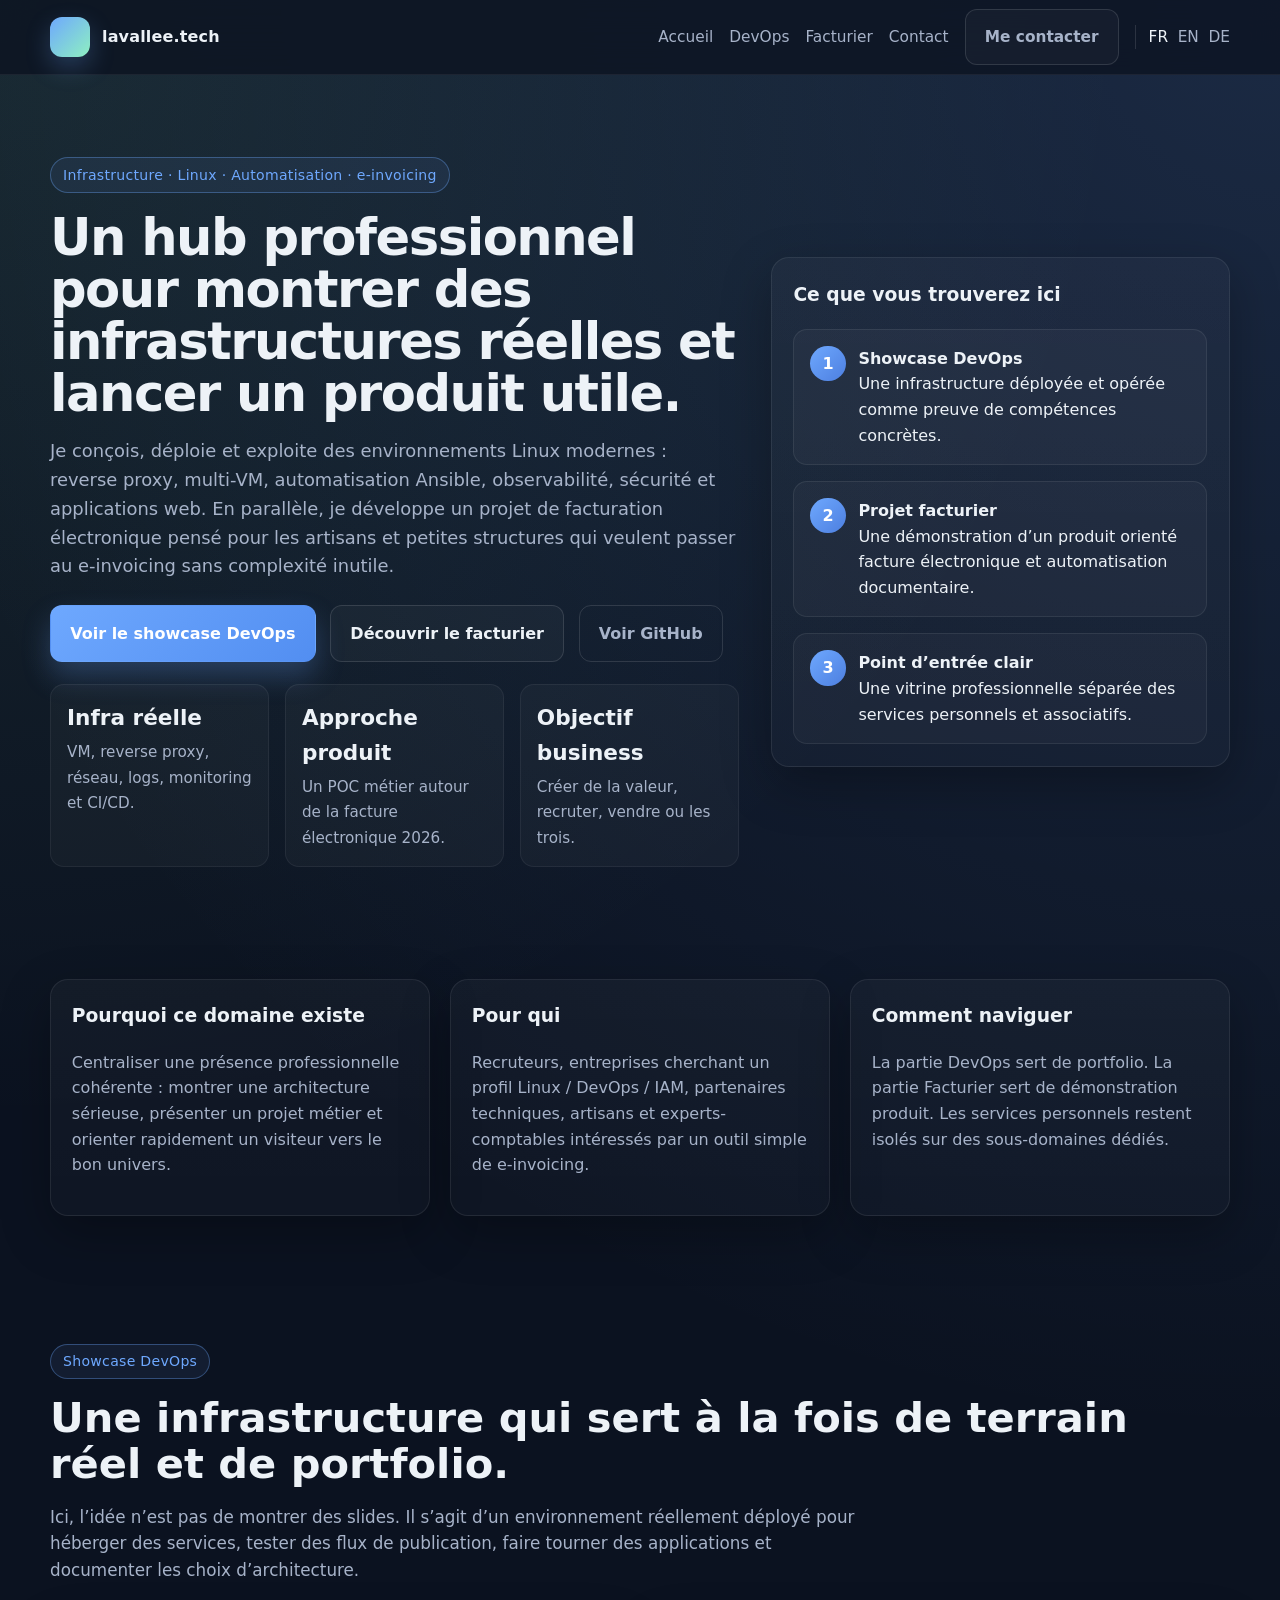
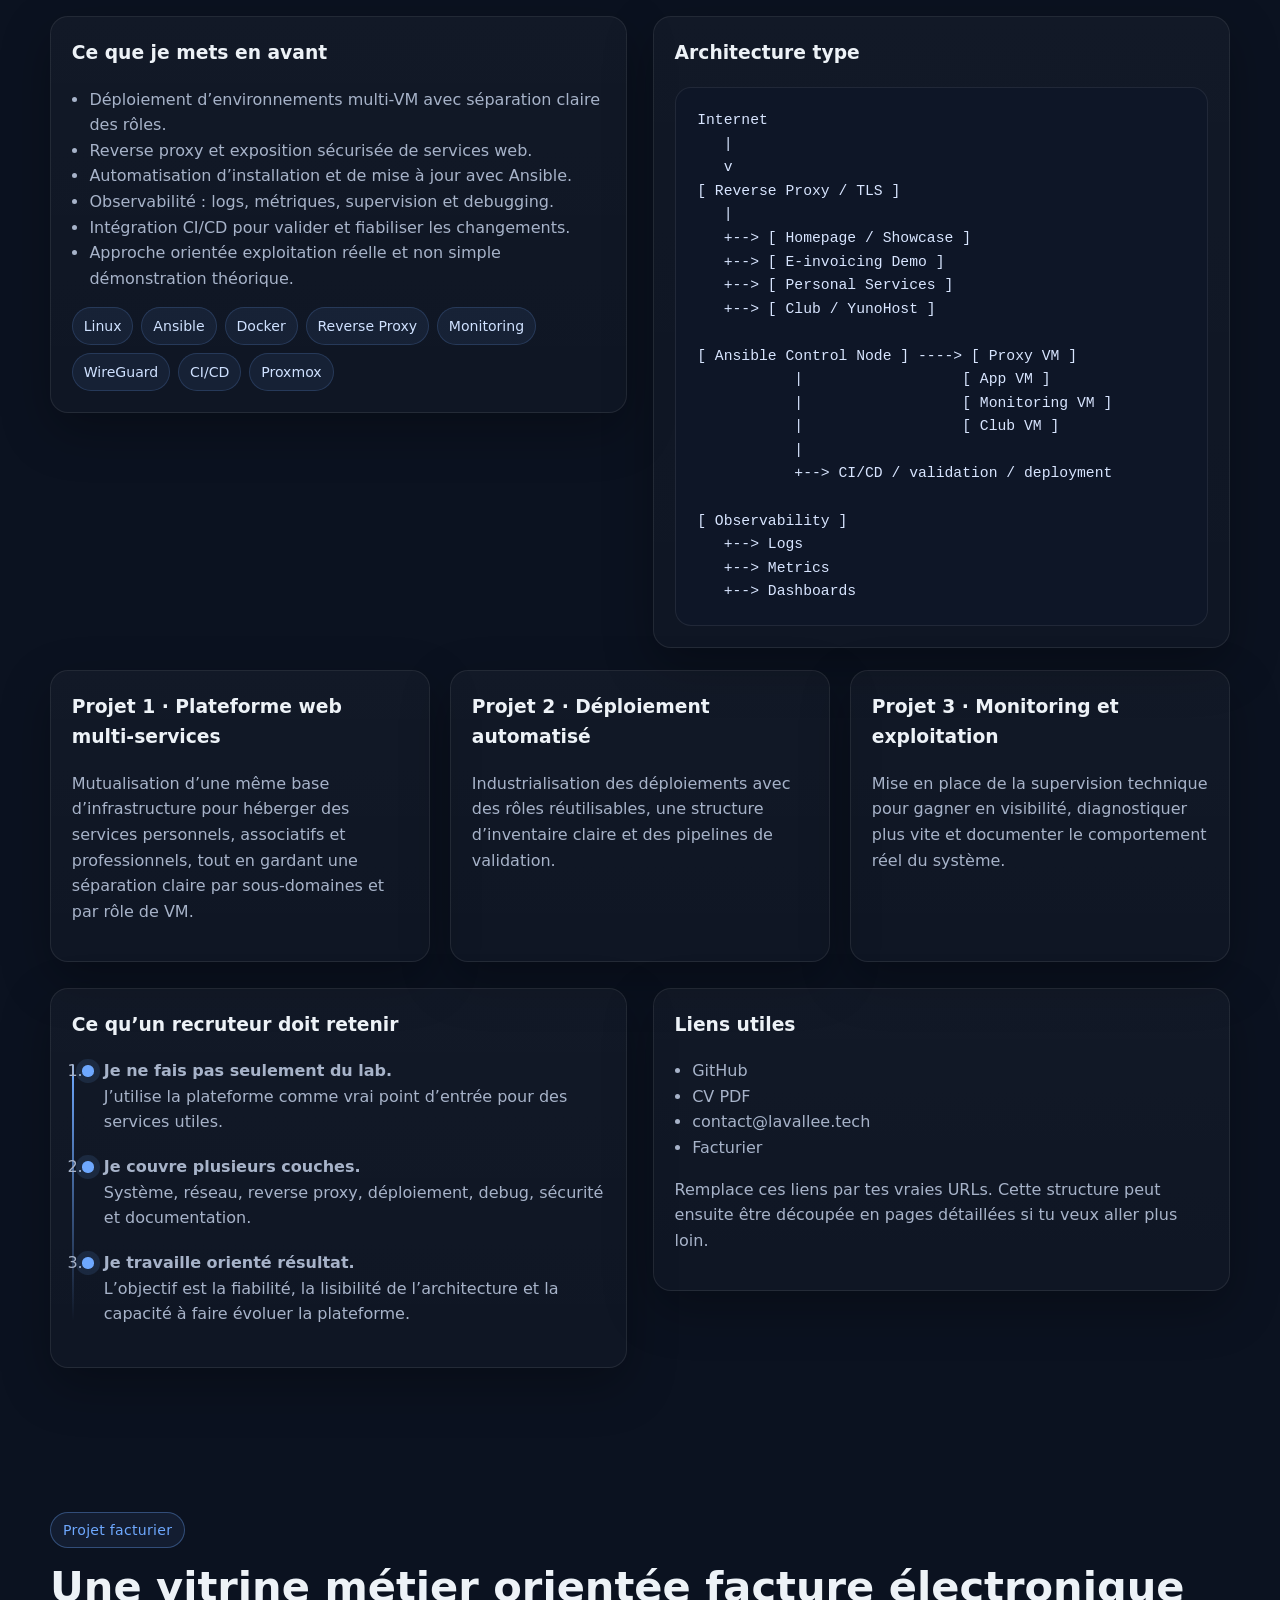
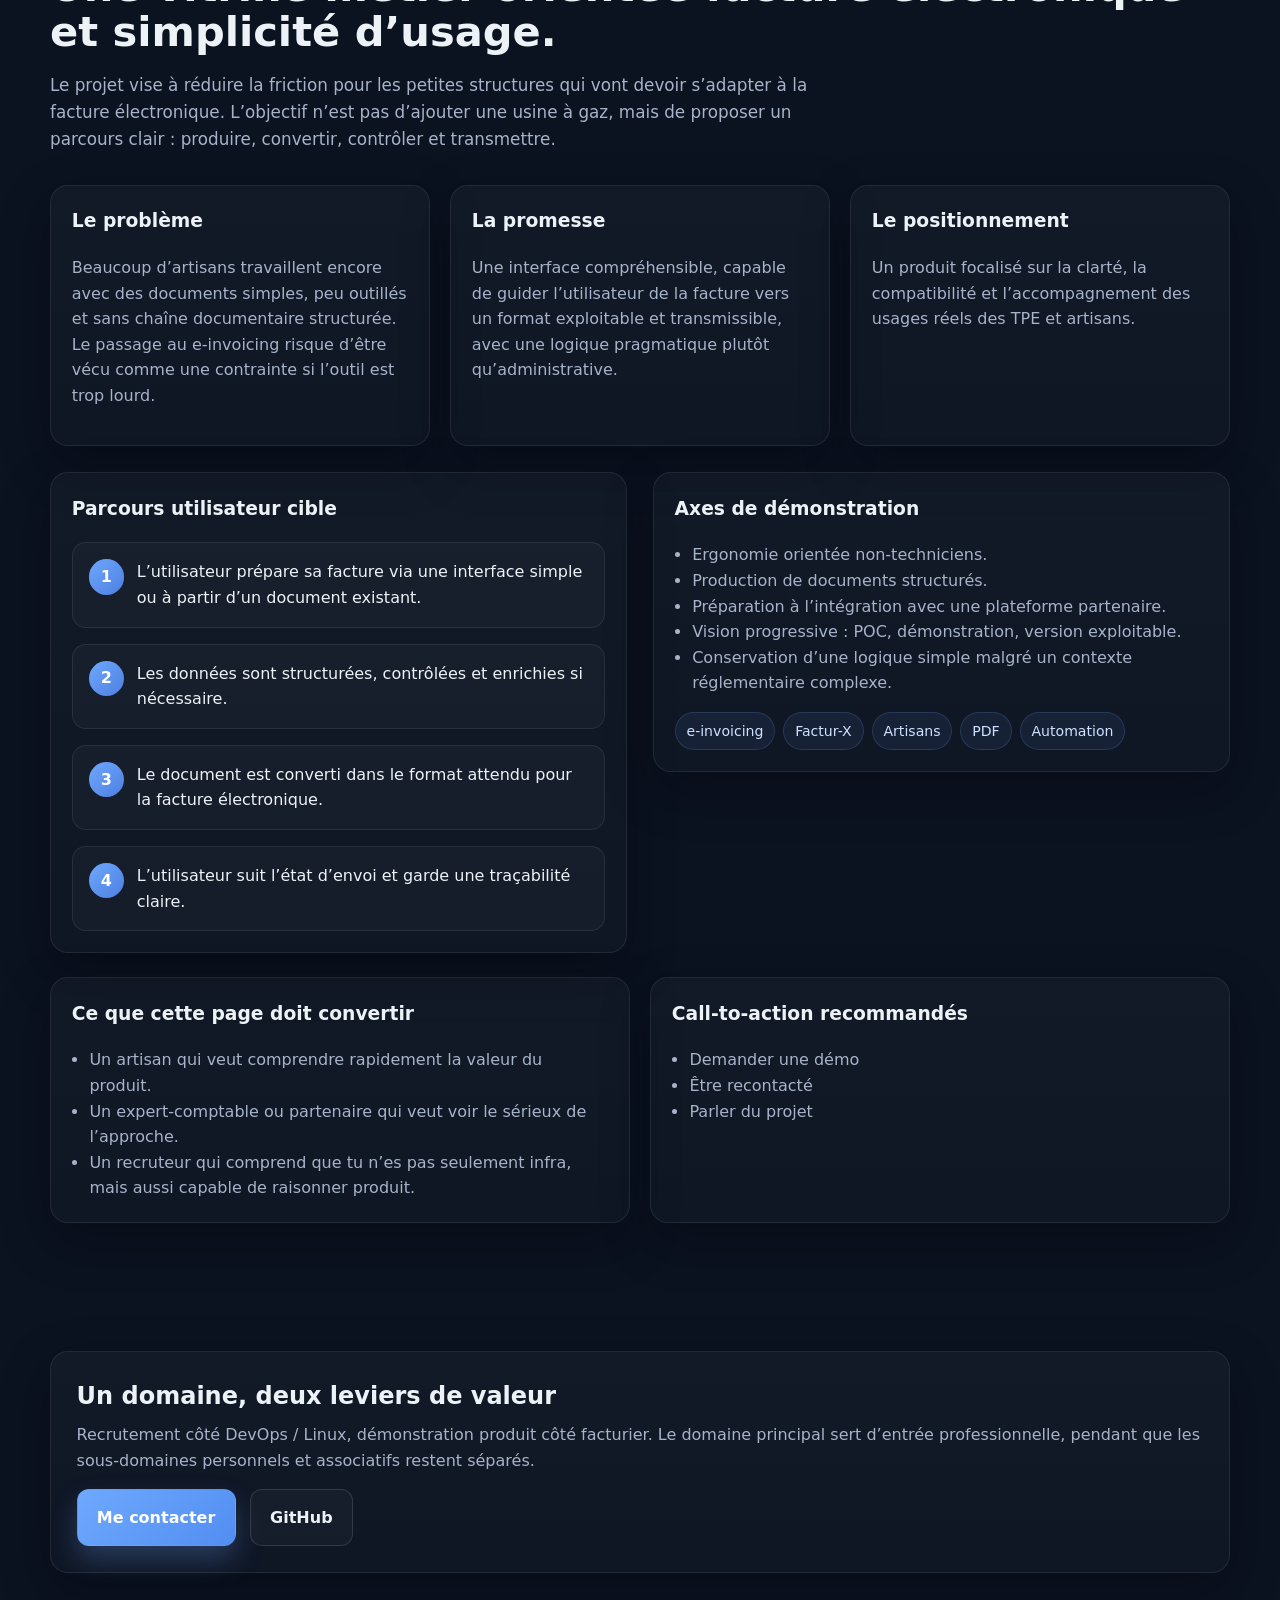
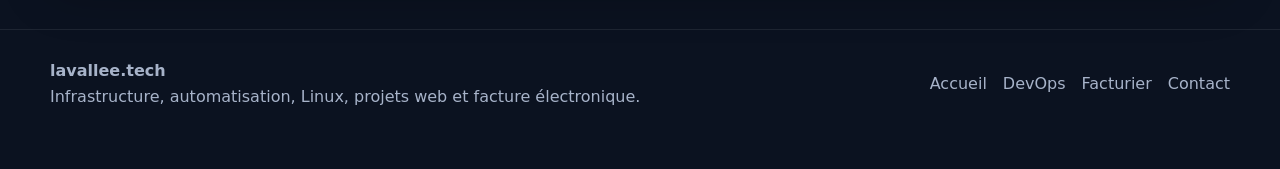
==== files/app/index.html @ 2185ba9f "init: first version of the lavallee website" ====
<!DOCTYPE html>
<html lang="fr">
<head>
  <meta charset="UTF-8" />
  <meta name="viewport" content="width=device-width, initial-scale=1.0" />
  <title>lavallee.tech · Infrastructure, DevOps et facturation électronique</title>
  <meta name="description" content="Portfolio DevOps, infrastructure Linux et projet de facturation électronique orienté artisans et petites structures." />
  <link rel="canonical" href="https://lavallee.tech/" />
  <link rel="alternate" hreflang="fr" href="https://lavallee.tech/" />
  <link rel="alternate" hreflang="en" href="https://lavallee.tech/en/" />
  <link rel="alternate" hreflang="de" href="https://lavallee.tech/de/" />
  <link rel="alternate" hreflang="x-default" href="https://lavallee.tech/" />
  <link rel="stylesheet" href="css/style.css" />
</head>
<body>
  <header>
    <div class="container nav">
      <a class="brand" href="#top" aria-label="lavallee.tech home">
        <span class="brand-mark" aria-hidden="true"></span>
        <span>lavallee.tech</span>
      </a>
      <div class="nav-group">
        <nav class="nav-links" aria-label="Primary navigation">
          <a href="#home">Accueil</a>
          <a href="#devops">DevOps</a>
          <a href="#facturier">Facturier</a>
          <a href="#contact">Contact</a>
          <a class="btn btn-secondary" href="mailto:contact@lavallee.tech">Me contacter</a>
        </nav>
        <nav class="lang-switch" aria-label="Language switcher">
          <a class="active" href="/">FR</a>
          <a  href="/en/">EN</a>
          <a  href="/de/">DE</a>
        </nav>
      </div>
    </div>
  </header>

  <main id="top">
    <section class="hero" id="home">
      <div class="container hero-grid">
        <div>
          <span class="eyebrow">Infrastructure · Linux · Automatisation · e-invoicing</span>
          <h1>Un hub professionnel pour montrer des infrastructures réelles et lancer un produit utile.</h1>
          <p>Je conçois, déploie et exploite des environnements Linux modernes : reverse proxy, multi-VM, automatisation Ansible, observabilité, sécurité et applications web. En parallèle, je développe un projet de facturation électronique pensé pour les artisans et petites structures qui veulent passer au e-invoicing sans complexité inutile.</p>
          <div class="hero-actions">
            <a class="btn btn-primary" href="#devops">Voir le showcase DevOps</a>
            <a class="btn btn-secondary" href="#facturier">Découvrir le facturier</a>
            <a class="btn btn-ghost" href="https://github.com/" target="_blank" rel="noreferrer">Voir GitHub</a>
          </div>
          <div class="metrics">
            <div class="metric"><strong>Infra réelle</strong><span>VM, reverse proxy, réseau, logs, monitoring et CI/CD.</span></div>
            <div class="metric"><strong>Approche produit</strong><span>Un POC métier autour de la facture électronique 2026.</span></div>
            <div class="metric"><strong>Objectif business</strong><span>Créer de la valeur, recruter, vendre ou les trois.</span></div>
          </div>
        </div>
        <aside class="hero-card">
          <h3>Ce que vous trouverez ici</h3>
          <div class="steps">
            <div class="step"><strong>Showcase DevOps</strong><br />Une infrastructure déployée et opérée comme preuve de compétences concrètes.</div>
            <div class="step"><strong>Projet facturier</strong><br />Une démonstration d’un produit orienté facture électronique et automatisation documentaire.</div>
            <div class="step"><strong>Point d’entrée clair</strong><br />Une vitrine professionnelle séparée des services personnels et associatifs.</div>
          </div>
        </aside>
      </div>
    </section>

    <section class="section-sm">
      <div class="container grid-3">
        <article class="card"><h3>Pourquoi ce domaine existe</h3><p>Centraliser une présence professionnelle cohérente : montrer une architecture sérieuse, présenter un projet métier et orienter rapidement un visiteur vers le bon univers.</p></article>
        <article class="card"><h3>Pour qui</h3><p>Recruteurs, entreprises cherchant un profil Linux / DevOps / IAM, partenaires techniques, artisans et experts-comptables intéressés par un outil simple de e-invoicing.</p></article>
        <article class="card"><h3>Comment naviguer</h3><p>La partie DevOps sert de portfolio. La partie Facturier sert de démonstration produit. Les services personnels restent isolés sur des sous-domaines dédiés.</p></article>
      </div>
    </section>

    <section class="section" id="devops">
      <div class="container">
        <span class="eyebrow">Showcase DevOps</span>
        <h2 class="section-title">Une infrastructure qui sert à la fois de terrain réel et de portfolio.</h2>
        <p class="section-lead">Ici, l’idée n’est pas de montrer des slides. Il s’agit d’un environnement réellement déployé pour héberger des services, tester des flux de publication, faire tourner des applications et documenter les choix d’architecture.</p>
        <div class="split" style="margin-top: 2rem;">
          <article class="card">
            <h3>Ce que je mets en avant</h3>
            <ul><li>Déploiement d’environnements multi-VM avec séparation claire des rôles.</li><li>Reverse proxy et exposition sécurisée de services web.</li><li>Automatisation d’installation et de mise à jour avec Ansible.</li><li>Observabilité : logs, métriques, supervision et debugging.</li><li>Intégration CI/CD pour valider et fiabiliser les changements.</li><li>Approche orientée exploitation réelle et non simple démonstration théorique.</li></ul>
            <div class="tag-row">
              <span class="tag">Linux</span><span class="tag">Ansible</span><span class="tag">Docker</span><span class="tag">Reverse Proxy</span><span class="tag">Monitoring</span><span class="tag">WireGuard</span><span class="tag">CI/CD</span><span class="tag">Proxmox</span>
            </div>
          </article>
          <article class="card">
            <h3>Architecture type</h3>
            <div class="diagram">Internet
   |
   v
[ Reverse Proxy / TLS ]
   |
   +--> [ Homepage / Showcase ]
   +--> [ E-invoicing Demo ]
   +--> [ Personal Services ]
   +--> [ Club / YunoHost ]

[ Ansible Control Node ] ----> [ Proxy VM ]
           |                  [ App VM ]
           |                  [ Monitoring VM ]
           |                  [ Club VM ]
           |
           +--> CI/CD / validation / deployment

[ Observability ]
   +--> Logs
   +--> Metrics
   +--> Dashboards
</div>
          </article>
        </div>
        <div class="grid-3" style="margin-top: 1.4rem;">
          <article class="card"><h3>Projet 1 · Plateforme web multi-services</h3><p>Mutualisation d’une même base d’infrastructure pour héberger des services personnels, associatifs et professionnels, tout en gardant une séparation claire par sous-domaines et par rôle de VM.</p></article>
          <article class="card"><h3>Projet 2 · Déploiement automatisé</h3><p>Industrialisation des déploiements avec des rôles réutilisables, une structure d’inventaire claire et des pipelines de validation.</p></article>
          <article class="card"><h3>Projet 3 · Monitoring et exploitation</h3><p>Mise en place de la supervision technique pour gagner en visibilité, diagnostiquer plus vite et documenter le comportement réel du système.</p></article>
        </div>
        <div class="split" style="margin-top: 1.6rem;">
          <article class="card">
            <h3>Ce qu’un recruteur doit retenir</h3>
            <ol class="timeline"><li class="timeline-item"><strong>Je ne fais pas seulement du lab.</strong><br />J’utilise la plateforme comme vrai point d’entrée pour des services utiles.</li><li class="timeline-item"><strong>Je couvre plusieurs couches.</strong><br />Système, réseau, reverse proxy, déploiement, debug, sécurité et documentation.</li><li class="timeline-item"><strong>Je travaille orienté résultat.</strong><br />L’objectif est la fiabilité, la lisibilité de l’architecture et la capacité à faire évoluer la plateforme.</li></ol>
          </article>
          <article class="card">
            <h3>Liens utiles</h3>
            <ul>
              <li><a href="https://github.com/" target="_blank" rel="noreferrer">GitHub</a></li>
              <li><a href="/cv.pdf">CV PDF</a></li>
              <li><a href="mailto:contact@lavallee.tech">contact@lavallee.tech</a></li>
              <li><a href="#facturier">Facturier</a></li>
            </ul>
            <p>Remplace ces liens par tes vraies URLs. Cette structure peut ensuite être découpée en pages détaillées si tu veux aller plus loin.</p>
          </article>
        </div>
      </div>
    </section>

    <section class="section" id="facturier">
      <div class="container">
        <span class="eyebrow">Projet facturier</span>
        <h2 class="section-title">Une vitrine métier orientée facture électronique et simplicité d’usage.</h2>
        <p class="section-lead">Le projet vise à réduire la friction pour les petites structures qui vont devoir s’adapter à la facture électronique. L’objectif n’est pas d’ajouter une usine à gaz, mais de proposer un parcours clair : produire, convertir, contrôler et transmettre.</p>
        <div class="grid-3" style="margin-top: 2rem;">
          <article class="card"><h3>Le problème</h3><p>Beaucoup d’artisans travaillent encore avec des documents simples, peu outillés et sans chaîne documentaire structurée. Le passage au e-invoicing risque d’être vécu comme une contrainte si l’outil est trop lourd.</p></article>
          <article class="card"><h3>La promesse</h3><p>Une interface compréhensible, capable de guider l’utilisateur de la facture vers un format exploitable et transmissible, avec une logique pragmatique plutôt qu’administrative.</p></article>
          <article class="card"><h3>Le positionnement</h3><p>Un produit focalisé sur la clarté, la compatibilité et l’accompagnement des usages réels des TPE et artisans.</p></article>
        </div>
        <div class="split" style="margin-top: 1.6rem;">
          <article class="card">
            <h3>Parcours utilisateur cible</h3>
            <div class="steps"><div class="step">L’utilisateur prépare sa facture via une interface simple ou à partir d’un document existant.</div><div class="step">Les données sont structurées, contrôlées et enrichies si nécessaire.</div><div class="step">Le document est converti dans le format attendu pour la facture électronique.</div><div class="step">L’utilisateur suit l’état d’envoi et garde une traçabilité claire.</div></div>
          </article>
          <article class="card">
            <h3>Axes de démonstration</h3>
            <ul><li>Ergonomie orientée non-techniciens.</li><li>Production de documents structurés.</li><li>Préparation à l’intégration avec une plateforme partenaire.</li><li>Vision progressive : POC, démonstration, version exploitable.</li><li>Conservation d’une logique simple malgré un contexte réglementaire complexe.</li></ul>
            <div class="tag-row">
              <span class="tag">e-invoicing</span><span class="tag">Factur-X</span><span class="tag">Artisans</span><span class="tag">PDF</span><span class="tag">Automation</span>
            </div>
          </article>
        </div>
        <div class="grid-2" style="margin-top: 1.5rem;">
          <article class="card"><h3>Ce que cette page doit convertir</h3><ul><li>Un artisan qui veut comprendre rapidement la valeur du produit.</li><li>Un expert-comptable ou partenaire qui veut voir le sérieux de l’approche.</li><li>Un recruteur qui comprend que tu n’es pas seulement infra, mais aussi capable de raisonner produit.</li></ul></article>
          <article class="card"><h3>Call-to-action recommandés</h3><ul><li><a href="mailto:contact@lavallee.tech?subject=Demande%20de%20d%C3%A9mo%20facturier">Demander une démo</a></li><li><a href="mailto:contact@lavallee.tech?subject=Int%C3%A9r%C3%AAt%20pour%20le%20facturier">Être recontacté</a></li><li><a href="#contact">Parler du projet</a></li></ul></article>
        </div>
      </div>
    </section>

    <section class="section-sm" id="contact">
      <div class="container">
        <div class="panel cta">
          <div>
            <h2 style="margin:0 0 .4rem;">Un domaine, deux leviers de valeur</h2>
            <p>Recrutement côté DevOps / Linux, démonstration produit côté facturier. Le domaine principal sert d’entrée professionnelle, pendant que les sous-domaines personnels et associatifs restent séparés.</p>
          </div>
          <div class="hero-actions" style="margin-top:0;">
            <a class="btn btn-primary" href="mailto:contact@lavallee.tech">Me contacter</a>
            <a class="btn btn-secondary" href="https://github.com/" target="_blank" rel="noreferrer">GitHub</a>
          </div>
        </div>
      </div>
    </section>
  </main>

  <footer>
    <div class="container footer-grid">
      <div>
        <strong>lavallee.tech</strong><br />
        Infrastructure, automatisation, Linux, projets web et facture électronique.
      </div>
      <div class="footer-links">
        <a href="#home">Accueil</a>
        <a href="#devops">DevOps</a>
        <a href="#facturier">Facturier</a>
        <a href="mailto:contact@lavallee.tech">Contact</a>
      </div>
    </div>
  </footer>
</body>
</html>
---- files/app/css/style.css ----
:root {
  --bg: #0b1220;
  --panel: #121a2b;
  --panel-2: #18233a;
  --text: #edf2f7;
  --muted: #a7b3c9;
  --line: #2a3856;
  --accent: #6ea8fe;
  --accent-2: #8ef0c1;
  --max: 1180px;
  --radius: 18px;
  --shadow: 0 18px 50px rgba(0,0,0,.28);
}
* { box-sizing: border-box; }
html { scroll-behavior: smooth; }
body {
  margin: 0;
  font-family: Inter, ui-sans-serif, system-ui, -apple-system, BlinkMacSystemFont, "Segoe UI", sans-serif;
  background:
    radial-gradient(circle at top right, rgba(110,168,254,.16), transparent 28%),
    radial-gradient(circle at top left, rgba(142,240,193,.10), transparent 22%),
    var(--bg);
  color: var(--text);
  line-height: 1.6;
}
a { color: inherit; text-decoration: none; }
img { max-width: 100%; display: block; }
.container { width: min(var(--max), calc(100% - 2rem)); margin: 0 auto; }
.section { padding: 72px 0; }
.section-sm { padding: 56px 0; }
.eyebrow {
  display: inline-block;
  padding: .35rem .75rem;
  border: 1px solid rgba(110,168,254,.35);
  border-radius: 999px;
  color: var(--accent);
  font-size: .88rem;
  letter-spacing: .02em;
  background: rgba(110,168,254,.08);
}
.section-title {
  margin: 16px 0 12px;
  font-size: clamp(1.8rem, 2vw + 1rem, 3rem);
  line-height: 1.1;
}
.section-lead {
  max-width: 820px;
  color: var(--muted);
  font-size: 1.05rem;
}
header {
  position: sticky;
  top: 0;
  z-index: 100;
  backdrop-filter: blur(16px);
  background: rgba(11,18,32,.74);
  border-bottom: 1px solid rgba(255,255,255,.06);
}
.nav {
  display: flex;
  justify-content: space-between;
  align-items: center;
  min-height: 74px;
  gap: 1rem;
}
.brand {
  display: flex;
  align-items: center;
  gap: .75rem;
  font-weight: 700;
  letter-spacing: .01em;
}
.brand-mark {
  width: 40px;
  height: 40px;
  border-radius: 12px;
  background: linear-gradient(135deg, var(--accent), var(--accent-2));
  box-shadow: 0 10px 24px rgba(110,168,254,.25);
}
.nav-links, .nav-group {
  display: flex;
  align-items: center;
  gap: 1rem;
  flex-wrap: wrap;
}
.nav-links a, .lang-switch a {
  color: var(--muted);
  font-size: .96rem;
}
.nav-links a:hover,
.nav-links a:focus-visible,
.lang-switch a:hover,
.lang-switch a:focus-visible,
.lang-switch a.active {
  color: var(--text);
}
.lang-switch {
  display: flex;
  gap: .6rem;
  padding-left: .8rem;
  border-left: 1px solid rgba(255,255,255,.12);
}
.btn {
  display: inline-flex;
  align-items: center;
  justify-content: center;
  gap: .55rem;
  padding: .92rem 1.2rem;
  border-radius: 12px;
  border: 1px solid transparent;
  font-weight: 600;
  transition: transform .15s ease, border-color .15s ease, background .15s ease;
  cursor: pointer;
}
.btn:hover { transform: translateY(-1px); }
.btn-primary {
  background: linear-gradient(135deg, var(--accent), #528ef1);
  color: white;
  box-shadow: 0 14px 28px rgba(110,168,254,.25);
}
.btn-secondary {
  background: rgba(255,255,255,.03);
  color: var(--text);
  border-color: rgba(255,255,255,.12);
}
.btn-ghost {
  background: transparent;
  border-color: rgba(255,255,255,.12);
  color: var(--muted);
}
.hero { padding: 82px 0 56px; }
.hero-grid {
  display: grid;
  grid-template-columns: 1.2fr .8fr;
  gap: 2rem;
  align-items: center;
}
.hero h1 {
  margin: 18px 0 16px;
  font-size: clamp(2.4rem, 4vw, 4.8rem);
  line-height: 1.02;
  letter-spacing: -.03em;
}
.hero p {
  max-width: 760px;
  color: var(--muted);
  font-size: 1.12rem;
}
.hero-actions {
  display: flex;
  gap: .9rem;
  flex-wrap: wrap;
  margin-top: 1.5rem;
}
.hero-card,
.card,
.panel {
  background: linear-gradient(180deg, rgba(255,255,255,.03), rgba(255,255,255,.02));
  border: 1px solid rgba(255,255,255,.08);
  border-radius: var(--radius);
  box-shadow: var(--shadow);
}
.hero-card { padding: 1.35rem; }
.hero-card h3 { margin-top: 0; }
.metrics {
  display: grid;
  grid-template-columns: repeat(3, 1fr);
  gap: 1rem;
  margin-top: 1.4rem;
}
.metric {
  padding: 1rem;
  border-radius: 14px;
  background: rgba(255,255,255,.03);
  border: 1px solid rgba(255,255,255,.06);
}
.metric strong {
  display: block;
  font-size: 1.35rem;
  margin-bottom: .2rem;
}
.metric span { color: var(--muted); font-size: .95rem; }
.grid-2, .grid-3 { display: grid; gap: 1.25rem; }
.grid-2 { grid-template-columns: repeat(2, 1fr); }
.grid-3 { grid-template-columns: repeat(3, 1fr); }
.card { padding: 1.3rem; }
.card h3, .card h4 { margin-top: 0; }
.card p, .card li { color: var(--muted); }
.card ul { padding-left: 1.1rem; margin-bottom: 0; }
.tag-row {
  display: flex;
  flex-wrap: wrap;
  gap: .5rem;
  margin-top: 1rem;
}
.tag {
  padding: .42rem .68rem;
  border-radius: 999px;
  font-size: .88rem;
  background: rgba(110,168,254,.08);
  border: 1px solid rgba(110,168,254,.18);
  color: #cfe1ff;
}
.split {
  display: grid;
  grid-template-columns: 1fr 1fr;
  gap: 1.6rem;
  align-items: start;
}
.timeline {
  position: relative;
  padding-left: 1rem;
  margin: 0;
}
.timeline::before {
  content: "";
  position: absolute;
  left: 0;
  top: .4rem;
  bottom: .4rem;
  width: 2px;
  background: linear-gradient(var(--accent), transparent);
}
.timeline-item {
  position: relative;
  padding-left: 1rem;
  margin-bottom: 1.2rem;
}
.timeline-item::before {
  content: "";
  position: absolute;
  left: -.34rem;
  top: .45rem;
  width: .7rem;
  height: .7rem;
  border-radius: 50%;
  background: var(--accent);
  box-shadow: 0 0 0 6px rgba(110,168,254,.12);
}
.diagram {
  padding: 1.35rem;
  overflow-x: auto;
  font-family: "JetBrains Mono", "Fira Code", monospace;
  font-size: .92rem;
  color: #d8e5ff;
  background: #0e1627;
  border-radius: 16px;
  border: 1px solid rgba(255,255,255,.08);
  white-space: pre;
}
.steps {
  counter-reset: step;
  display: grid;
  gap: 1rem;
}
.step {
  padding: 1rem 1rem 1rem 4rem;
  position: relative;
  border-radius: 14px;
  background: rgba(255,255,255,.03);
  border: 1px solid rgba(255,255,255,.08);
}
.step::before {
  counter-increment: step;
  content: counter(step);
  position: absolute;
  left: 1rem;
  top: 1rem;
  width: 2.2rem;
  height: 2.2rem;
  display: grid;
  place-items: center;
  border-radius: 50%;
  font-weight: 700;
  color: white;
  background: linear-gradient(135deg, var(--accent), #4d7fe0);
}
.cta {
  padding: 1.6rem;
  display: flex;
  align-items: center;
  justify-content: space-between;
  gap: 1rem;
  flex-wrap: wrap;
}
.cta p { margin: 0; color: var(--muted); }
footer {
  padding: 28px 0 60px;
  color: var(--muted);
  border-top: 1px solid rgba(255,255,255,.08);
}
.footer-grid {
  display: grid;
  grid-template-columns: 1fr auto;
  gap: 1rem;
  align-items: center;
}
.footer-links {
  display: flex;
  gap: 1rem;
  flex-wrap: wrap;
}
code.inline {
  padding: .2rem .42rem;
  border-radius: .45rem;
  background: rgba(255,255,255,.06);
  border: 1px solid rgba(255,255,255,.06);
  font-family: "JetBrains Mono", monospace;
  font-size: .9em;
  color: #dbeafe;
}
@media (max-width: 980px) {
  .hero-grid,
  .split,
  .grid-2,
  .grid-3 { grid-template-columns: 1fr; }
  .metrics { grid-template-columns: 1fr; }
  .footer-grid { grid-template-columns: 1fr; }
}
@media (max-width: 760px) {
  .nav {
    flex-direction: column;
    align-items: stretch;
    padding: .8rem 0;
  }
  .nav-group {
    flex-direction: column;
    align-items: stretch;
  }
  .nav-links { justify-content: space-between; }
  .lang-switch {
    padding-left: 0;
    border-left: 0;
    padding-top: .4rem;
  }
  .hero { padding-top: 42px; }
}
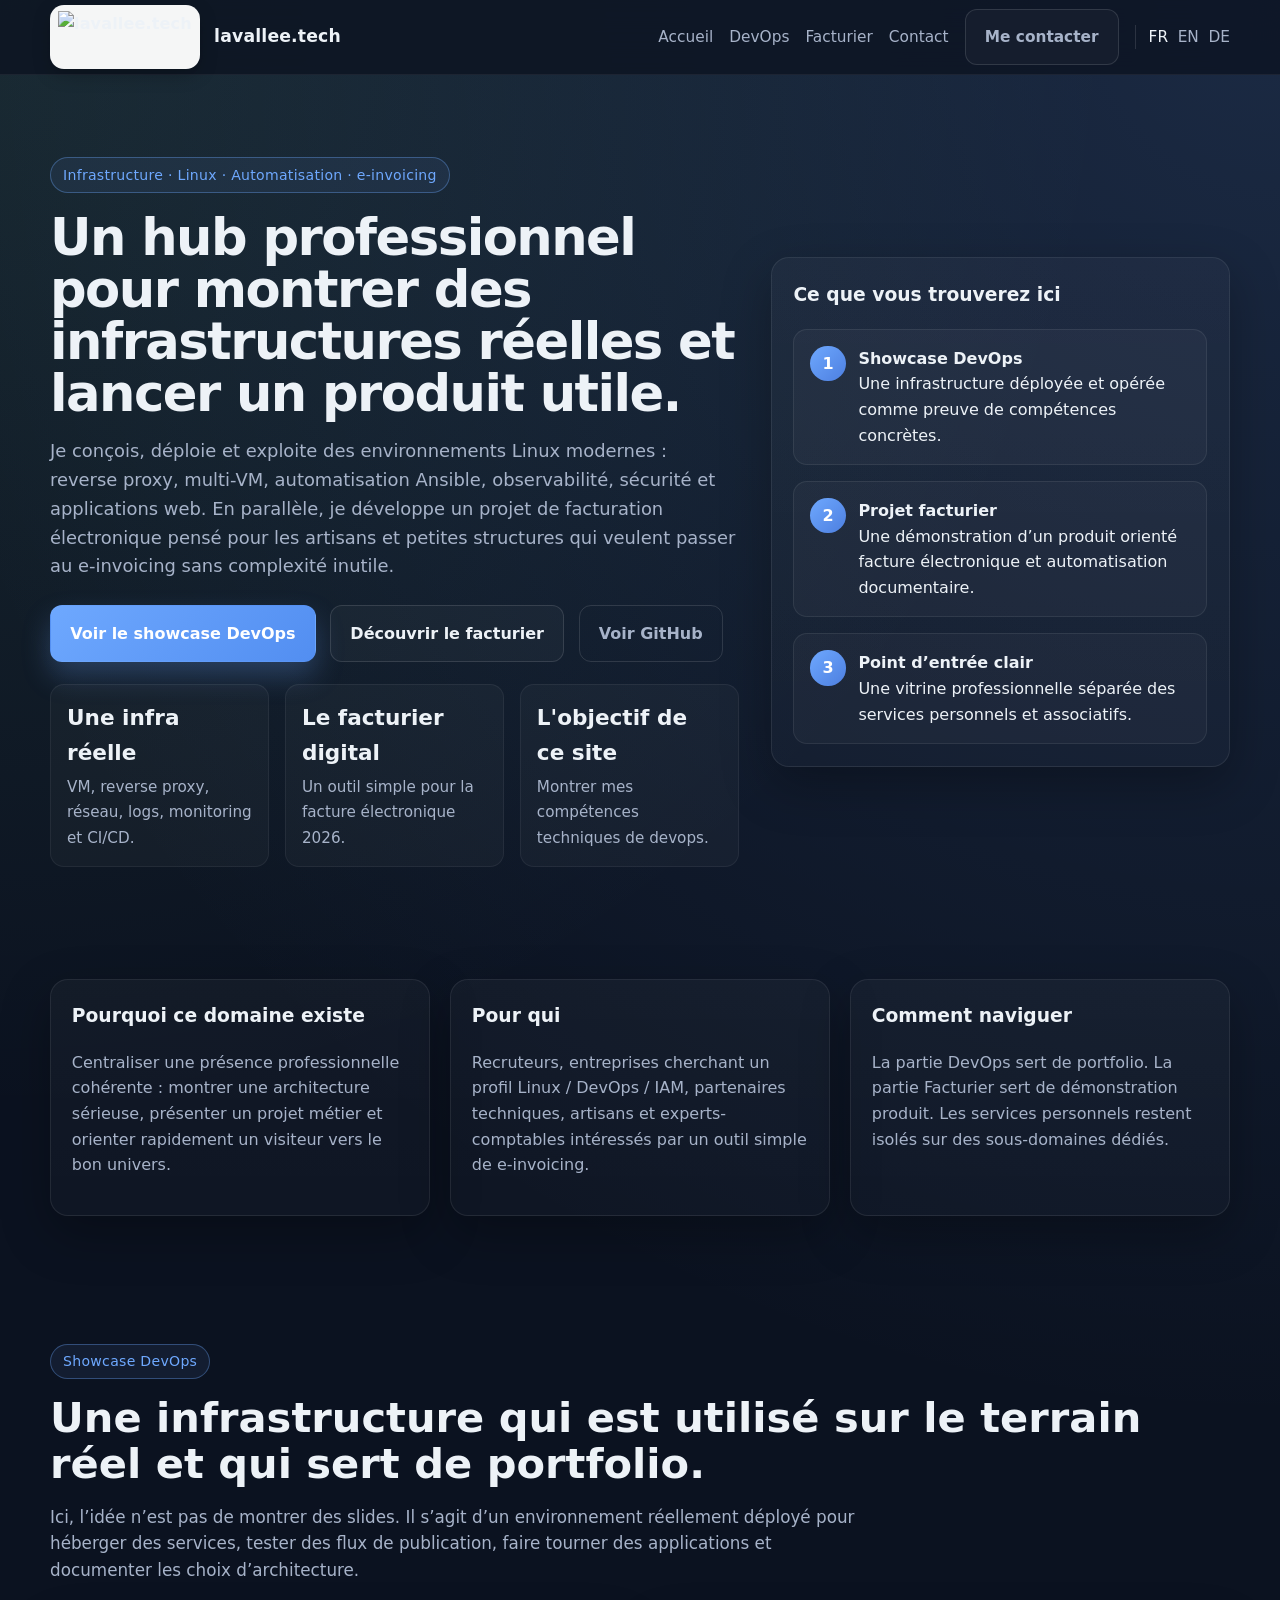
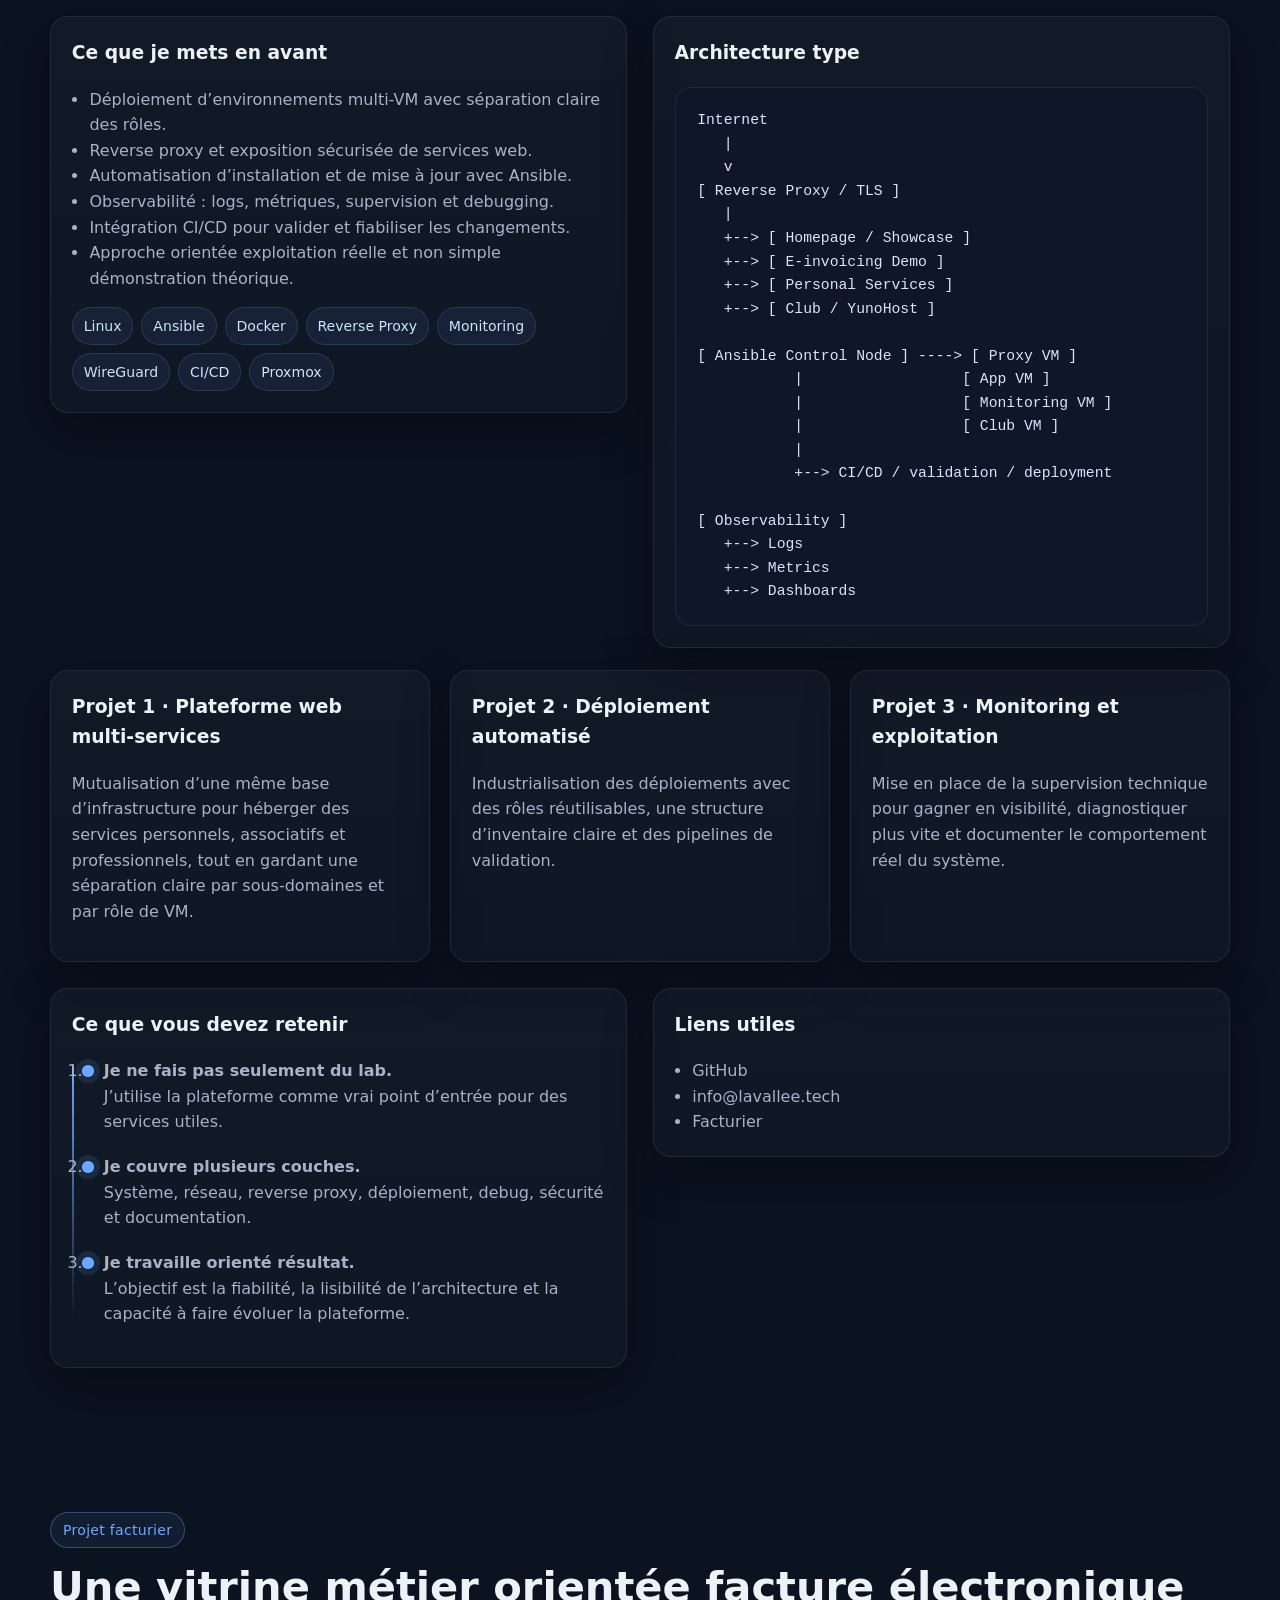
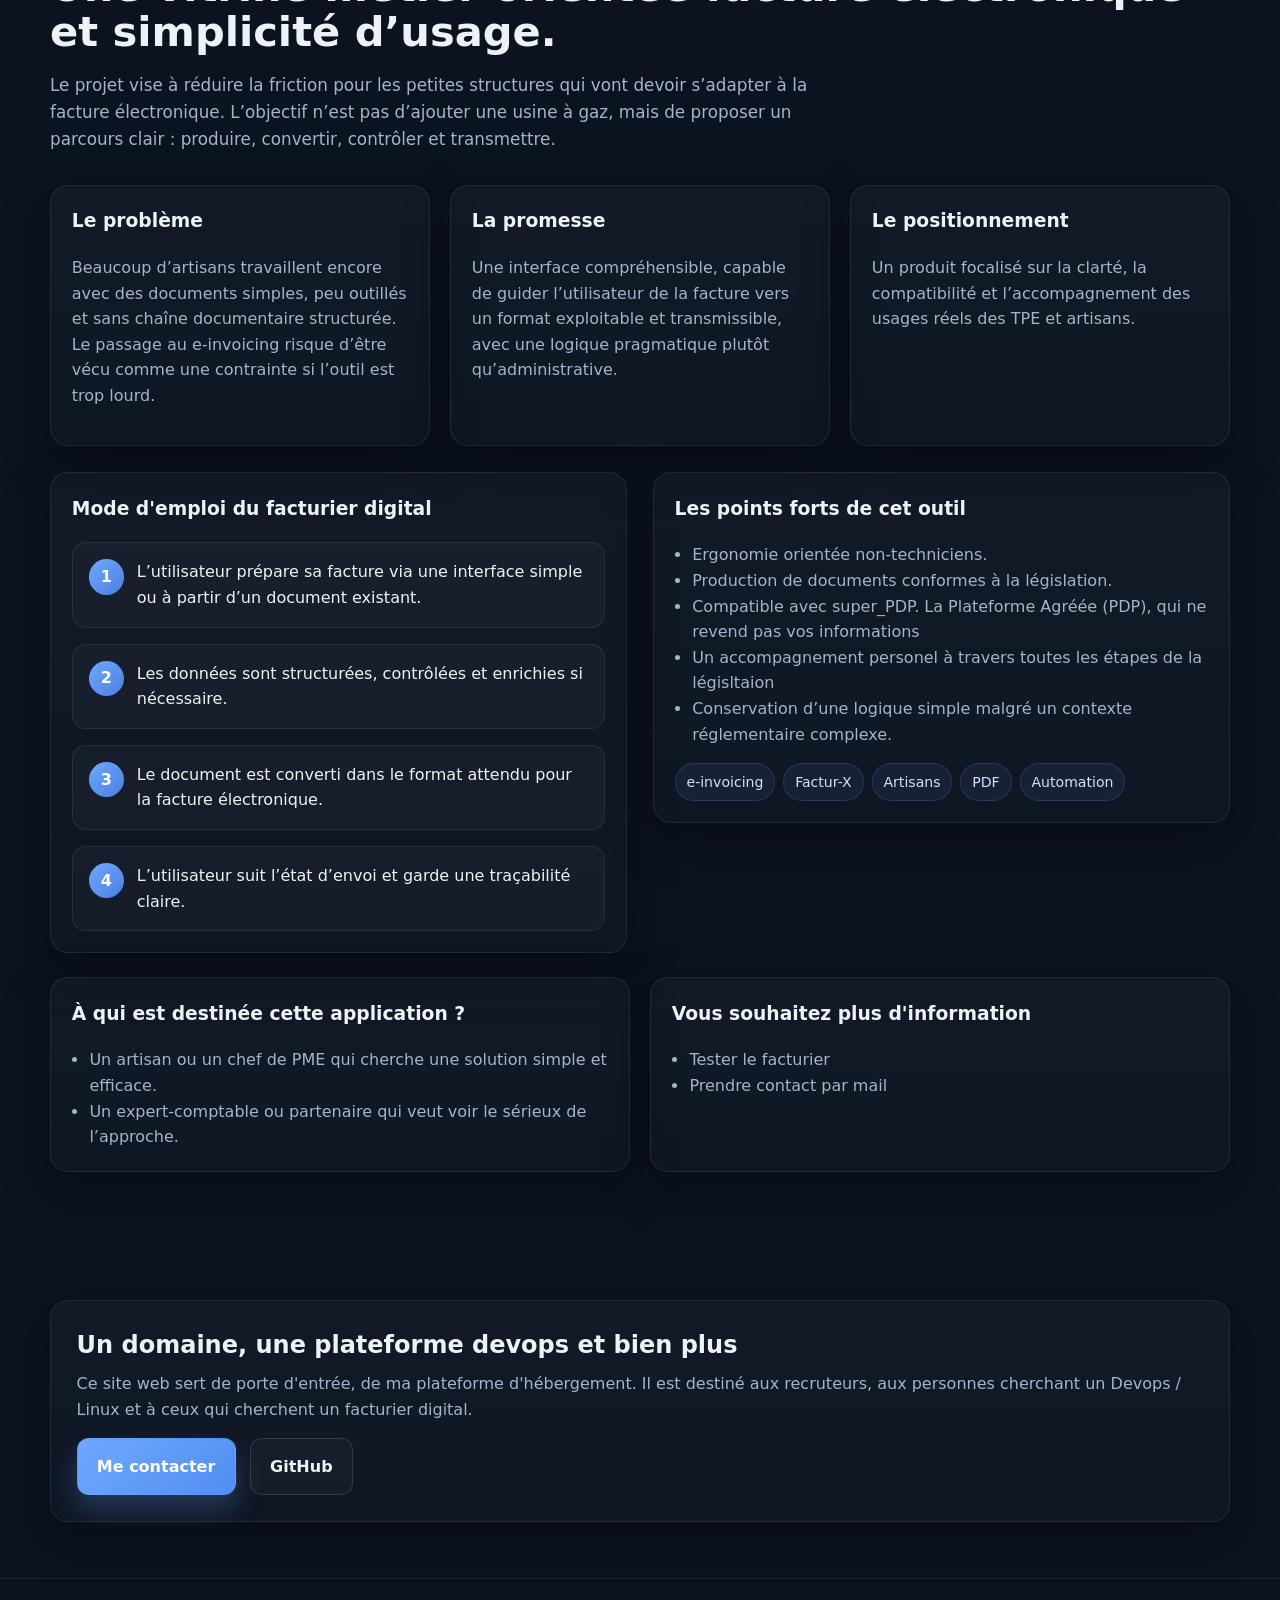
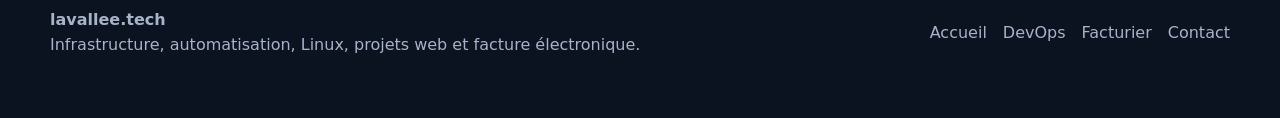
==== commit 7f8c75d4: "Adjust text. make ready for pre-production" ====
--- a/files/app/index.html
+++ b/files/app/index.html
@@ -11,13 +11,16 @@
   <link rel="alternate" hreflang="de" href="https://lavallee.tech/de/" />
   <link rel="alternate" hreflang="x-default" href="https://lavallee.tech/" />
   <link rel="stylesheet" href="css/style.css" />
+  <link rel="preload" href="/assets/logo.png" as="image">
 </head>
 <body>
   <header>
     <div class="container nav">
-      <a class="brand" href="#top" aria-label="lavallee.tech home">
-        <span class="brand-mark" aria-hidden="true"></span>
-        <span>lavallee.tech</span>
+      <a class="brand" href="#top" aria-label="Retour à l'accueil">
+        <span class="brand-logo-shell">
+        <img src="/assets/logo.png" alt="lavallee.tech" class="logo" />
+        </span>
+        <span class="brand-text">lavallee.tech</span>
       </a>
       <div class="nav-group">
         <nav class="nav-links" aria-label="Primary navigation">
@@ -25,7 +28,7 @@
           <a href="#devops">DevOps</a>
           <a href="#facturier">Facturier</a>
           <a href="#contact">Contact</a>
-          <a class="btn btn-secondary" href="mailto:contact@lavallee.tech">Me contacter</a>
+          <a class="btn btn-secondary" href="mailto:info@lavallee.tech">Me contacter</a>
         </nav>
         <nav class="lang-switch" aria-label="Language switcher">
           <a class="active" href="/">FR</a>
@@ -46,12 +49,12 @@
           <div class="hero-actions">
             <a class="btn btn-primary" href="#devops">Voir le showcase DevOps</a>
             <a class="btn btn-secondary" href="#facturier">Découvrir le facturier</a>
-            <a class="btn btn-ghost" href="https://github.com/" target="_blank" rel="noreferrer">Voir GitHub</a>
+            <a class="btn btn-ghost" href="https://github.com/sepp67/devops_staging_prod_infra" target="_blank" rel="noreferrer">Voir GitHub</a>
           </div>
           <div class="metrics">
-            <div class="metric"><strong>Infra réelle</strong><span>VM, reverse proxy, réseau, logs, monitoring et CI/CD.</span></div>
-            <div class="metric"><strong>Approche produit</strong><span>Un POC métier autour de la facture électronique 2026.</span></div>
-            <div class="metric"><strong>Objectif business</strong><span>Créer de la valeur, recruter, vendre ou les trois.</span></div>
+            <div class="metric"><strong>Une infra réelle</strong><span>VM, reverse proxy, réseau, logs, monitoring et CI/CD.</span></div>
+            <div class="metric"><strong>Le facturier digital</strong><span>Un outil simple pour la facture électronique 2026.</span></div>
+            <div class="metric"><strong>L'objectif de ce site</strong><span>Montrer mes compétences techniques de devops.</span></div>
           </div>
         </div>
         <aside class="hero-card">
@@ -76,7 +79,7 @@
     <section class="section" id="devops">
       <div class="container">
         <span class="eyebrow">Showcase DevOps</span>
-        <h2 class="section-title">Une infrastructure qui sert à la fois de terrain réel et de portfolio.</h2>
+        <h2 class="section-title">Une infrastructure qui est utilisé sur le terrain réel et qui sert de portfolio.</h2>
         <p class="section-lead">Ici, l’idée n’est pas de montrer des slides. Il s’agit d’un environnement réellement déployé pour héberger des services, tester des flux de publication, faire tourner des applications et documenter les choix d’architecture.</p>
         <div class="split" style="margin-top: 2rem;">
           <article class="card">
@@ -119,18 +122,16 @@
         </div>
         <div class="split" style="margin-top: 1.6rem;">
           <article class="card">
-            <h3>Ce qu’un recruteur doit retenir</h3>
+            <h3>Ce que vous devez retenir</h3>
             <ol class="timeline"><li class="timeline-item"><strong>Je ne fais pas seulement du lab.</strong><br />J’utilise la plateforme comme vrai point d’entrée pour des services utiles.</li><li class="timeline-item"><strong>Je couvre plusieurs couches.</strong><br />Système, réseau, reverse proxy, déploiement, debug, sécurité et documentation.</li><li class="timeline-item"><strong>Je travaille orienté résultat.</strong><br />L’objectif est la fiabilité, la lisibilité de l’architecture et la capacité à faire évoluer la plateforme.</li></ol>
           </article>
           <article class="card">
             <h3>Liens utiles</h3>
             <ul>
-              <li><a href="https://github.com/" target="_blank" rel="noreferrer">GitHub</a></li>
-              <li><a href="/cv.pdf">CV PDF</a></li>
-              <li><a href="mailto:contact@lavallee.tech">contact@lavallee.tech</a></li>
+              <li><a href="https://github.com/sepp67/devops_staging_prod_infra" target="_blank" rel="noreferrer">GitHub</a></li>
+              <li><a href="mailto:info@lavallee.tech">info@lavallee.tech</a></li>
               <li><a href="#facturier">Facturier</a></li>
             </ul>
-            <p>Remplace ces liens par tes vraies URLs. Cette structure peut ensuite être découpée en pages détaillées si tu veux aller plus loin.</p>
           </article>
         </div>
       </div>
@@ -148,20 +149,20 @@
         </div>
         <div class="split" style="margin-top: 1.6rem;">
           <article class="card">
-            <h3>Parcours utilisateur cible</h3>
+            <h3>Mode d'emploi du facturier digital</h3>
             <div class="steps"><div class="step">L’utilisateur prépare sa facture via une interface simple ou à partir d’un document existant.</div><div class="step">Les données sont structurées, contrôlées et enrichies si nécessaire.</div><div class="step">Le document est converti dans le format attendu pour la facture électronique.</div><div class="step">L’utilisateur suit l’état d’envoi et garde une traçabilité claire.</div></div>
           </article>
           <article class="card">
-            <h3>Axes de démonstration</h3>
-            <ul><li>Ergonomie orientée non-techniciens.</li><li>Production de documents structurés.</li><li>Préparation à l’intégration avec une plateforme partenaire.</li><li>Vision progressive : POC, démonstration, version exploitable.</li><li>Conservation d’une logique simple malgré un contexte réglementaire complexe.</li></ul>
+            <h3>Les points forts de cet outil</h3>
+            <ul><li>Ergonomie orientée non-techniciens.</li><li>Production de documents conformes à la législation.</li><li>Compatible avec super_PDP. La Plateforme Agréée (PDP), qui ne revend pas vos informations</li><li>Un accompagnement personel à travers toutes les étapes de la législtaion</li><li>Conservation d’une logique simple malgré un contexte réglementaire complexe.</li></ul>
             <div class="tag-row">
               <span class="tag">e-invoicing</span><span class="tag">Factur-X</span><span class="tag">Artisans</span><span class="tag">PDF</span><span class="tag">Automation</span>
             </div>
           </article>
         </div>
         <div class="grid-2" style="margin-top: 1.5rem;">
-          <article class="card"><h3>Ce que cette page doit convertir</h3><ul><li>Un artisan qui veut comprendre rapidement la valeur du produit.</li><li>Un expert-comptable ou partenaire qui veut voir le sérieux de l’approche.</li><li>Un recruteur qui comprend que tu n’es pas seulement infra, mais aussi capable de raisonner produit.</li></ul></article>
-          <article class="card"><h3>Call-to-action recommandés</h3><ul><li><a href="mailto:contact@lavallee.tech?subject=Demande%20de%20d%C3%A9mo%20facturier">Demander une démo</a></li><li><a href="mailto:contact@lavallee.tech?subject=Int%C3%A9r%C3%AAt%20pour%20le%20facturier">Être recontacté</a></li><li><a href="#contact">Parler du projet</a></li></ul></article>
+          <article class="card"><h3>À qui est destinée cette application ?</h3><ul><li>Un artisan ou un chef de PME qui cherche une solution simple et efficace.</li><li>Un expert-comptable ou partenaire qui veut voir le sérieux de l’approche.</li></ul></article>
+          <article class="card"><h3>Vous souhaitez plus d'information</h3><ul><li><a href="http://localhost:8080/#facturier">Tester le facturier</a></li><li><a href="mailto:info@lavallee.tech?subject=Int%C3%A9r%C3%AAt%20pour%20le%20facturier">Prendre contact par mail</a></li></ul></article>
         </div>
       </div>
     </section>
@@ -170,12 +171,12 @@
       <div class="container">
         <div class="panel cta">
           <div>
-            <h2 style="margin:0 0 .4rem;">Un domaine, deux leviers de valeur</h2>
-            <p>Recrutement côté DevOps / Linux, démonstration produit côté facturier. Le domaine principal sert d’entrée professionnelle, pendant que les sous-domaines personnels et associatifs restent séparés.</p>
+            <h2 style="margin:0 0 .4rem;">Un domaine, une plateforme devops et bien plus</h2>
+            <p>Ce site web sert de porte d'entrée, de ma plateforme d'hébergement. Il est destiné aux recruteurs, aux personnes cherchant un Devops / Linux et à ceux qui cherchent un facturier digital.</p>
           </div>
           <div class="hero-actions" style="margin-top:0;">
-            <a class="btn btn-primary" href="mailto:contact@lavallee.tech">Me contacter</a>
-            <a class="btn btn-secondary" href="https://github.com/" target="_blank" rel="noreferrer">GitHub</a>
+            <a class="btn btn-primary" href="mailto:info@lavallee.tech">Me contacter</a>
+            <a class="btn btn-secondary" href="https://github.com/sepp67/devops_staging_prod_infra" target="_blank" rel="noreferrer">GitHub</a>
           </div>
         </div>
       </div>
@@ -192,7 +193,7 @@
         <a href="#home">Accueil</a>
         <a href="#devops">DevOps</a>
         <a href="#facturier">Facturier</a>
-        <a href="mailto:contact@lavallee.tech">Contact</a>
+        <a href="mailto:info@lavallee.tech">Contact</a>
       </div>
     </div>
   </footer>
--- a/files/app/css/style.css
+++ b/files/app/css/style.css
@@ -317,7 +317,7 @@
   .metrics { grid-template-columns: 1fr; }
   .footer-grid { grid-template-columns: 1fr; }
 }
-@media (max-width: 760px) {
+@media (max-width: 768px) {
   .nav {
     flex-direction: column;
     align-items: stretch;
@@ -326,6 +326,19 @@
   .nav-group {
     flex-direction: column;
     align-items: stretch;
+  }
+    .brand-logo-shell {
+    min-height: 52px;
+    padding: 0.25rem 0.4rem;
+    border-radius: 12px;
+  }
+
+  .logo {
+    height: 42px;
+  }
+
+  .brand-text {
+    font-size: 0.98rem;
   }
   .nav-links { justify-content: space-between; }
   .lang-switch {
@@ -335,3 +348,35 @@
   }
   .hero { padding-top: 42px; }
 }
+.brand {
+  display: flex;
+  align-items: center;
+  gap: 0.9rem;
+  font-weight: 700;
+  letter-spacing: 0.01em;
+}
+
+.brand-logo-shell {
+  display: flex;
+  align-items: center;
+  justify-content: center;
+  padding: 0.35rem 0.5rem;
+  min-height: 64px;
+  border-radius: 14px;
+  background: rgba(255, 255, 255, 0.96);
+  box-shadow: 0 6px 18px rgba(0, 0, 0, 0.22);
+  flex-shrink: 0;
+}
+
+.logo {
+  display: block;
+  height: 52px;
+  width: auto;
+  max-width: none;
+}
+
+.brand-text {
+  font-size: 1.08rem;
+  color: var(--text);
+  white-space: nowrap;
+}
